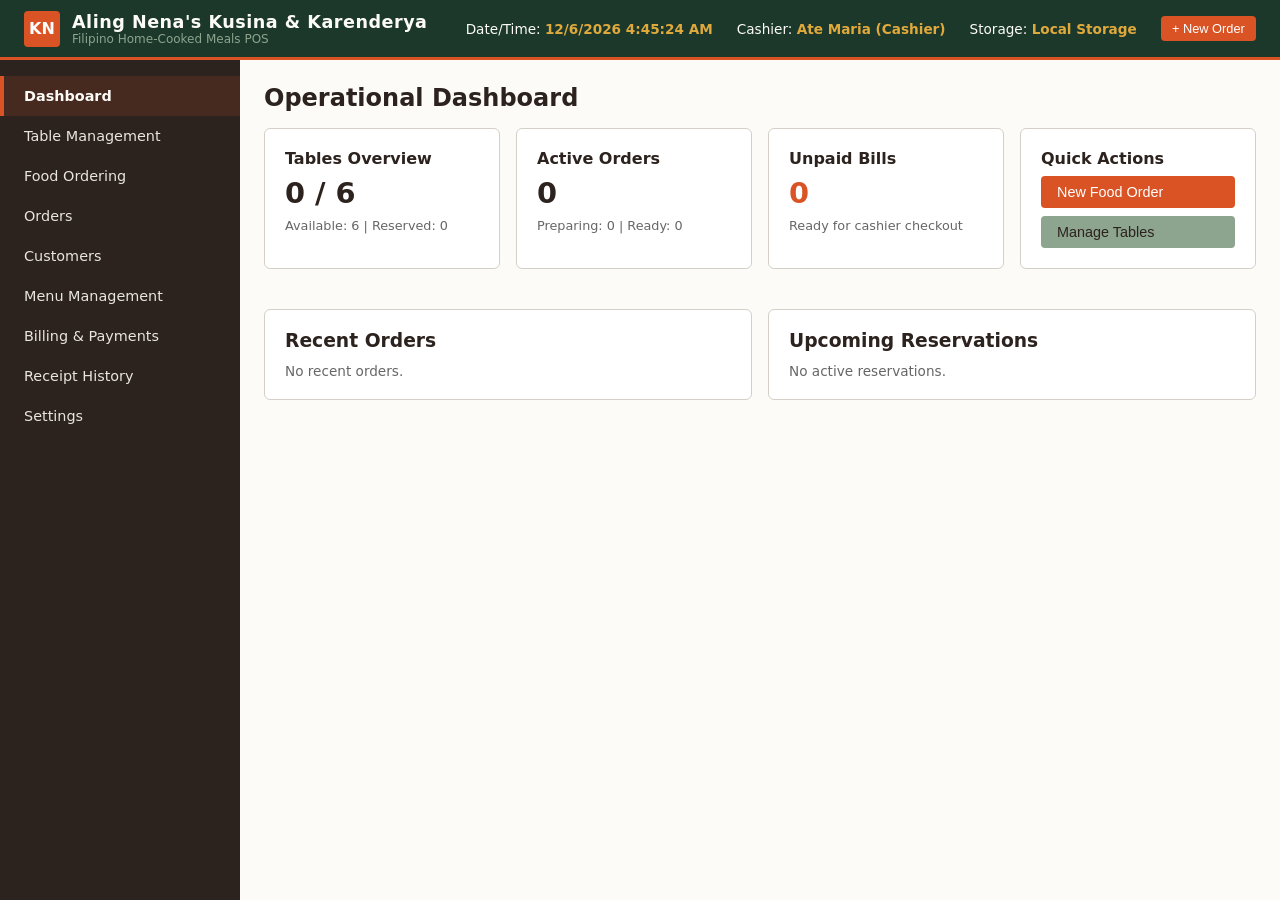
==== index.html @ d8186e1c "Add files via upload" ====
<!DOCTYPE html>
<html lang="en">
<head>
  <meta charset="UTF-8">
  <meta name="viewport" content="width=device-width, initial-scale=1.0">
  <title>Karenderya POS & Table Management System</title>
  <link rel="stylesheet" href="css/style.css">
</head>
<body>

  <!-- App Header -->
  <header class="app-header">
    <div class="brand-area">
      <div class="brand-logo">KN</div>
      <div class="brand-title">
        <h1 id="header-restaurant-name">Aling Nena's Karenderya</h1>
        <p>Filipino Home-Cooked Meals POS</p>
      </div>
    </div>
    <div class="header-meta">
      <div class="meta-item">Date/Time: <span id="header-datetime">--</span></div>
      <div class="meta-item">Cashier: <span id="header-staff-name">Ate Maria</span></div>
      <div class="meta-item">Storage: <span>Local Storage</span></div>
      <button class="btn btn-orange" id="quick-new-order-btn" style="padding: 0.3rem 0.7rem; font-size:0.8rem;">+ New Order</button>
    </div>
  </header>

  <!-- App Container -->
  <div class="app-container">
    <!-- Navigation Rail -->
    <nav class="nav-rail">
      <a href="#" class="nav-item active" data-view="dashboard">Dashboard</a>
      <a href="#" class="nav-item" data-view="tables">Table Management</a>
      <a href="#" class="nav-item" data-view="ordering">Food Ordering</a>
      <a href="#" class="nav-item" data-view="orders">Orders</a>
      <a href="#" class="nav-item" data-view="customers">Customers</a>
      <a href="#" class="nav-item" data-view="menu">Menu Management</a>
      <a href="#" class="nav-item" data-view="billing">Billing & Payments</a>
      <a href="#" class="nav-item" data-view="receipts">Receipt History</a>
      <a href="#" class="nav-item" data-view="settings">Settings</a>
    </nav>

    <!-- Main Content View -->
    <main class="main-content" id="main-view-container">
      <!-- Dynamically loaded views -->
    </main>
  </div>

  <!-- Main Entry Script -->
  <script type="module" src="js/app.js"></script>
</body>
</html>
---- css/style.css ----
:root {
  --color-forest: #1b382b;
  --color-ivory: #fcfbf7;
  --color-burnt-orange: #d95325;
  --color-mustard: #e0a93c;
  --color-sage: #8da48e;
  --color-espresso: #2c221e;
  --color-gray-warm: #e8e5df;
  --color-surface: #ffffff;
  --color-border: #d4d0c7;
  --font-mono: 'Courier New', Courier, monospace;
  --font-sans: system-ui, -apple-system, BlinkMacSystemFont, "Segoe UI", Roboto, sans-serif;
}

* {
  box-sizing: border-box;
  margin: 0;
  padding: 0;
}

body {
  font-family: var(--font-sans);
  background-color: var(--color-ivory);
  color: var(--color-espresso);
  display: flex;
  flex-direction: column;
  height: 100vh;
  overflow: hidden;
}

/* App Header */
header.app-header {
  background-color: var(--color-forest);
  color: var(--color-ivory);
  height: 60px;
  display: flex;
  align-items: center;
  justify-content: space-between;
  padding: 0 1.5rem;
  border-bottom: 3px solid var(--color-burnt-orange);
  flex-shrink: 0;
}

.brand-area {
  display: flex;
  align-items: center;
  gap: 0.75rem;
}

.brand-logo {
  background-color: var(--color-burnt-orange);
  color: white;
  width: 36px;
  height: 36px;
  display: flex;
  align-items: center;
  justify-content: center;
  font-weight: bold;
  border-radius: 4px;
}

.brand-title h1 {
  font-size: 1.1rem;
  font-weight: 700;
  letter-spacing: 0.5px;
}

.brand-title p {
  font-size: 0.75rem;
  color: var(--color-sage);
}

.header-meta {
  display: flex;
  align-items: center;
  gap: 1.5rem;
  font-size: 0.85rem;
}

.meta-item span {
  color: var(--color-mustard);
  font-weight: 600;
}

/* App Container (Navigation + Main View) */
.app-container {
  display: flex;
  flex: 1;
  overflow: hidden;
}

/* Navigation Rail */
nav.nav-rail {
  width: 240px;
  background-color: var(--color-espresso);
  color: var(--color-ivory);
  display: flex;
  flex-direction: column;
  padding: 1rem 0;
  flex-shrink: 0;
  overflow-y: auto;
}

.nav-item {
  padding: 0.75rem 1.25rem;
  color: var(--color-gray-warm);
  text-decoration: none;
  font-size: 0.9rem;
  display: flex;
  align-items: center;
  gap: 0.75rem;
  border-left: 4px solid transparent;
  transition: all 0.2s ease;
}

.nav-item:hover {
  background-color: rgba(255, 255, 255, 0.05);
  color: white;
}

.nav-item.active {
  background-color: rgba(217, 83, 37, 0.15);
  color: var(--color-ivory);
  border-left-color: var(--color-burnt-orange);
  font-weight: 600;
}

/* Main Content View */
main.main-content {
  flex: 1;
  background-color: var(--color-ivory);
  overflow-y: auto;
  padding: 1.5rem;
  position: relative;
}

/* Typography & Mono Numbers */
.mono-price, .mono-num {
  font-family: var(--font-mono);
  font-weight: 600;
}

/* Common UI Elements */
button, .btn {
  background-color: var(--color-forest);
  color: white;
  border: none;
  padding: 0.5rem 1rem;
  border-radius: 4px;
  cursor: pointer;
  font-size: 0.9rem;
  font-weight: 500;
  display: inline-flex;
  align-items: center;
  gap: 0.5rem;
  transition: opacity 0.2s;
}

button:hover, .btn:hover {
  opacity: 0.9;
}

button.btn-orange {
  background-color: var(--color-burnt-orange);
}

button.btn-secondary {
  background-color: var(--color-sage);
  color: var(--color-espresso);
}

button.btn-outline {
  background-color: transparent;
  border: 1px solid var(--color-border);
  color: var(--color-espresso);
}

button.btn-danger {
  background-color: #a93226;
}

input, select, textarea {
  width: 100%;
  padding: 0.5rem;
  border: 1px solid var(--color-border);
  border-radius: 4px;
  background-color: var(--color-surface);
  font-size: 0.9rem;
  color: var(--color-espresso);
  margin-top: 0.25rem;
  margin-bottom: 0.75rem;
}

label {
  font-size: 0.85rem;
  font-weight: 600;
  color: var(--color-espresso);
  display: block;
}

/* Tables & Cards */
.card {
  background-color: var(--color-surface);
  border: 1px solid var(--color-border);
  border-radius: 6px;
  padding: 1.25rem;
  margin-bottom: 1rem;
}

.grid-2 {
  display: grid;
  grid-template-columns: repeat(2, 1fr);
  gap: 1rem;
}

.grid-3 {
  display: grid;
  grid-template-columns: repeat(3, 1fr);
  gap: 1rem;
}

.grid-4 {
  display: grid;
  grid-template-columns: repeat(4, 1fr);
  gap: 1rem;
}

/* Floor Plan / Table Tiles */
.table-grid {
  display: grid;
  grid-template-columns: repeat(auto-fill, minmax(220px, 1fr));
  gap: 1rem;
  margin-top: 1rem;
}

.table-tile {
  background-color: var(--color-surface);
  border: 2px solid var(--color-border);
  border-radius: 8px;
  padding: 1rem;
  cursor: pointer;
  position: relative;
  transition: transform 0.1s, box-shadow 0.1s;
}

.table-tile:hover {
  transform: translateY(-2px);
  box-shadow: 0 4px 12px rgba(0,0,0,0.08);
}

.table-tile.available {
  border-left: 6px solid var(--color-sage);
}

.table-tile.occupied {
  border-left: 6px solid var(--color-burnt-orange);
  background-color: #fff9f6;
}

.table-tile.reserved {
  border-left: 6px solid var(--color-mustard);
  background-color: #fdfae7;
}

.table-header-row {
  display: flex;
  justify-content: space-between;
  align-items: center;
  margin-bottom: 0.5rem;
}

.table-num {
  font-size: 1.25rem;
  font-weight: bold;
}

.table-status-badge {
  font-size: 0.7rem;
  padding: 0.2rem 0.5rem;
  border-radius: 10px;
  font-weight: bold;
  text-transform: uppercase;
}

.table-tile.available .table-status-badge { background: var(--color-sage); color: white; }
.table-tile.occupied .table-status-badge { background: var(--color-burnt-orange); color: white; }
.table-tile.reserved .table-status-badge { background: var(--color-mustard); color: var(--color-espresso); }

/* Food POS Layout */
.pos-layout {
  display: grid;
  grid-template-columns: 220px 1fr 360px;
  gap: 1rem;
  height: calc(100vh - 120px);
}

.pos-categories {
  background: var(--color-surface);
  border: 1px solid var(--color-border);
  border-radius: 6px;
  padding: 1rem;
  overflow-y: auto;
}

.pos-menu-grid {
  background: var(--color-surface);
  border: 1px solid var(--color-border);
  border-radius: 6px;
  padding: 1rem;
  overflow-y: auto;
  display: grid;
  grid-template-columns: repeat(auto-fill, minmax(160px, 1fr));
  gap: 0.75rem;
  align-content: start;
}

.menu-tile {
  background: var(--color-ivory);
  border: 1px solid var(--color-border);
  border-radius: 6px;
  padding: 0.75rem;
  cursor: pointer;
  display: flex;
  flex-direction: column;
  justify-content: space-between;
  transition: all 0.2s;
}

.menu-tile:hover {
  border-color: var(--color-burnt-orange);
}

.menu-tile.unavailable {
  opacity: 0.5;
  cursor: not-allowed;
}

.order-ticket {
  background: var(--color-surface);
  border: 1px solid var(--color-border);
  border-radius: 6px;
  padding: 1rem;
  display: flex;
  flex-direction: column;
  height: 100%;
}

.ticket-items {
  flex: 1;
  overflow-y: auto;
  margin: 0.75rem 0;
  border-top: 1px solid var(--color-border);
  border-bottom: 1px solid var(--color-border);
  padding: 0.5rem 0;
}

.ticket-item-row {
  display: flex;
  justify-content: space-between;
  align-items: center;
  padding: 0.4rem 0;
  font-size: 0.85rem;
  border-bottom: 1px dashed var(--color-gray-warm);
}

/* Modals */
.modal-overlay {
  position: fixed;
  top: 0; left: 0; right: 0; bottom: 0;
  background: rgba(0,0,0,0.5);
  display: flex;
  align-items: center;
  justify-content: center;
  z-index: 1000;
}

.modal-content {
  background: var(--color-surface);
  border-radius: 8px;
  width: 90%;
  max-width: 600px;
  max-height: 90vh;
  overflow-y: auto;
  padding: 1.5rem;
  box-shadow: 0 10px 25px rgba(0,0,0,0.2);
}

.modal-header {
  display: flex;
  justify-content: space-between;
  align-items: center;
  border-bottom: 1px solid var(--color-border);
  padding-bottom: 0.75rem;
  margin-bottom: 1rem;
}

.modal-close {
  background: none;
  border: none;
  font-size: 1.25rem;
  cursor: pointer;
  color: var(--color-espresso);
}

/* Toast Notifications */
#toast-container {
  position: fixed;
  bottom: 20px;
  right: 20px;
  z-index: 2000;
  display: flex;
  flex-direction: column;
  gap: 0.5rem;
}

.toast {
  background: var(--color-espresso);
  color: var(--color-ivory);
  padding: 0.75rem 1.25rem;
  border-radius: 4px;
  font-size: 0.85rem;
  box-shadow: 0 4px 12px rgba(0,0,0,0.15);
  border-left: 4px solid var(--color-burnt-orange);
  animation: fadeInOut 3s forwards;
}

@keyframes fadeInOut {
  0% { opacity: 0; transform: translateY(10px); }
  15% { opacity: 1; transform: translateY(0); }
  85% { opacity: 1; transform: translateY(0); }
  100% { opacity: 0; transform: translateY(-10px); }
}

/* Tables and Data Lists */
table.data-table {
  width: 100%;
  border-collapse: collapse;
  margin-top: 1rem;
  background: var(--color-surface);
}

table.data-table th, table.data-table td {
  padding: 0.75rem;
  border: 1px solid var(--color-border);
  text-align: left;
  font-size: 0.9rem;
}

table.data-table th {
  background-color: var(--color-ivory);
  font-weight: 600;
}

/* Print Styles */
@media print {
  body * {
    visibility: hidden;
  }
  .printable-receipt, .printable-receipt * {
    visibility: visible;
  }
  .printable-receipt {
    position: absolute;
    left: 0;
    top: 0;
    width: 100%;
    background: white;
    padding: 20px;
  }
}
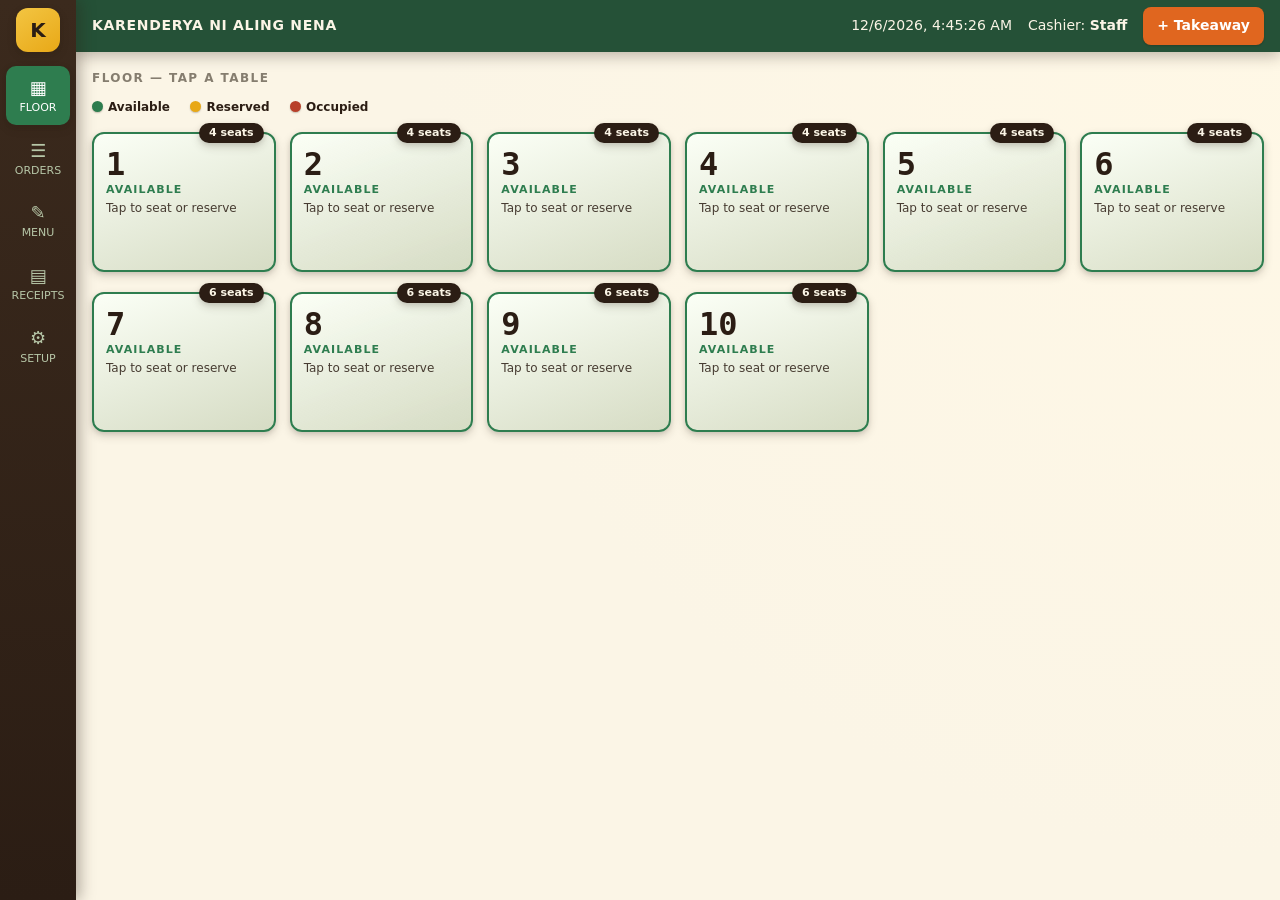
==== commit 6fe8aeac: "Add files via upload" ====
--- a/index.html
+++ b/index.html
@@ -1,52 +1,100 @@
-<!DOCTYPE html>
-<html lang="en">
-<head>
-  <meta charset="UTF-8">
-  <meta name="viewport" content="width=device-width, initial-scale=1.0">
-  <title>Karenderya POS & Table Management System</title>
-  <link rel="stylesheet" href="css/style.css">
-</head>
-<body>
-
-  <!-- App Header -->
-  <header class="app-header">
-    <div class="brand-area">
-      <div class="brand-logo">KN</div>
-      <div class="brand-title">
-        <h1 id="header-restaurant-name">Aling Nena's Karenderya</h1>
-        <p>Filipino Home-Cooked Meals POS</p>
-      </div>
-    </div>
-    <div class="header-meta">
-      <div class="meta-item">Date/Time: <span id="header-datetime">--</span></div>
-      <div class="meta-item">Cashier: <span id="header-staff-name">Ate Maria</span></div>
-      <div class="meta-item">Storage: <span>Local Storage</span></div>
-      <button class="btn btn-orange" id="quick-new-order-btn" style="padding: 0.3rem 0.7rem; font-size:0.8rem;">+ New Order</button>
-    </div>
-  </header>
-
-  <!-- App Container -->
-  <div class="app-container">
-    <!-- Navigation Rail -->
-    <nav class="nav-rail">
-      <a href="#" class="nav-item active" data-view="dashboard">Dashboard</a>
-      <a href="#" class="nav-item" data-view="tables">Table Management</a>
-      <a href="#" class="nav-item" data-view="ordering">Food Ordering</a>
-      <a href="#" class="nav-item" data-view="orders">Orders</a>
-      <a href="#" class="nav-item" data-view="customers">Customers</a>
-      <a href="#" class="nav-item" data-view="menu">Menu Management</a>
-      <a href="#" class="nav-item" data-view="billing">Billing & Payments</a>
-      <a href="#" class="nav-item" data-view="receipts">Receipt History</a>
-      <a href="#" class="nav-item" data-view="settings">Settings</a>
-    </nav>
-
-    <!-- Main Content View -->
-    <main class="main-content" id="main-view-container">
-      <!-- Dynamically loaded views -->
-    </main>
-  </div>
-
-  <!-- Main Entry Script -->
-  <script type="module" src="js/app.js"></script>
-</body>
+<!DOCTYPE html>
+<html>
+<head>
+  <meta charset="utf-8">
+  <meta name="viewport" content="width=device-width,initial-scale=1">
+  <title>Karenderya POS - Floor</title>
+  <link rel="stylesheet" href="style.css">
+</head>
+<body>
+  <section id="app">
+    <nav id="side-menu">
+      <strong class="logo">K</strong>
+      <a id="link-floor" href="index.html" class="active"><span>▦</span>Floor</a>
+      <a id="link-orders" href="orders.html"><span>☰</span>Orders</a>
+      <a id="link-menu" href="menu.html"><span>✎</span>Menu</a>
+      <a id="link-receipts" href="receipts.html"><span>▤</span>Receipts</a>
+      <a id="link-settings" href="settings.html"><span>⚙</span>Setup</a>
+    </nav>
+    <header id="top-bar">
+      <strong id="shop-name"></strong>
+      <span id="date-time"></span>
+      <span>Cashier: <b id="cashier-name"></b></span>
+      <button onclick="newTakeaway()">+ Takeaway</button>
+    </header>
+    <main id="floor">
+      <h2>Floor — tap a table</h2>
+      <p class="key">
+        <b class="k-free">Available</b>
+        <b class="k-reserved">Reserved</b>
+        <b class="k-taken">Occupied</b>
+      </p>
+      <section id="table-board" class="table-board"></section>
+      <section id="takeaway-area" hidden>
+        <h2>Open takeaway</h2>
+        <section id="takeaway-board" class="table-board"></section>
+      </section>
+      <section id="reservation-area" hidden>
+        <h2>Reservations</h2>
+        <table class="list">
+          <thead><tr><th>Table</th><th>Name</th><th>Guests</th><th>When</th><th></th></tr></thead>
+          <tbody id="reservation-rows"></tbody>
+        </table>
+      </section>
+    </main>
+
+    <!-- pop-up box: seat / reserve / reserved table -->
+    <section id="table-box" hidden onclick="closeBox()">
+      <section id="box-panel" onclick="event.stopPropagation()">
+        <h1 id="box-title"></h1>
+        <p id="box-info" class="muted"></p>
+        <hr>
+
+        <section id="box-free">
+          <p id="box-tabs" class="buttons">
+            <button id="tab-seat" class="light-button tab" onclick="showTab('seat')">Seat now</button>
+            <button id="tab-reserve" class="light-button tab" onclick="showTab('reserve')">Reserve</button>
+          </p>
+          <p>Customer name</p>
+          <input id="box-name" placeholder="e.g. Maria Santos (leave blank for walk-in)">
+          <section id="guests-area">
+            <p>Guests</p>
+            <input id="box-guests" type="number" min="1" placeholder="How many people?">
+          </section>
+          <section id="when-area">
+            <p id="when-label">Date and time</p>
+            <input id="box-when" type="datetime-local" oninput="showWhen()">
+            <p class="quick">
+              <button id="quick-now" class="light-button" onclick="quickTime('now')" hidden>Now</button>
+              <button id="quick-30" class="light-button" onclick="quickTime('min30')" hidden>In 30 min</button>
+              <button class="light-button" onclick="quickTime('hour1')">In 1 hour</button>
+              <button class="light-button" onclick="quickTime('hour2')">In 2 hours</button>
+              <button class="light-button" onclick="quickTime('today6')">Today 6 PM</button>
+              <button class="light-button" onclick="quickTime('tom12')">Tomorrow 12 PM</button>
+              <button class="light-button" onclick="quickTime('tom6')">Tomorrow 6 PM</button>
+            </p>
+            <p id="when-preview"></p>
+          </section>
+          <p id="box-error" class="error"></p>
+          <p class="buttons">
+            <button class="light-button" onclick="closeBox()">Close</button>
+            <button id="box-save" class="red-button" onclick="saveBox()">Seat customer</button>
+          </p>
+        </section>
+
+        <section id="box-reserved" hidden>
+          <p class="buttons"><button class="red-button" onclick="seatReserved()">Customer arrived — seat now</button></p>
+          <p class="buttons">
+            <button class="light-button" onclick="editFromBox()">Edit</button>
+            <button class="danger-button" onclick="cancelFromBox()">Cancel reservation</button>
+          </p>
+          <p class="buttons"><button class="light-button" onclick="closeBox()">Close</button></p>
+        </section>
+      </section>
+    </section>
+  </section>
+  <script src="js/common.js"></script>
+  <script src="js/floor.js"></script>
+  <script>loadData();</script>
+</body>
 </html>
--- a/style.css
+++ b/style.css
@@ -0,0 +1,152 @@
+/* COLOR PSYCHOLOGY
+   brown  = warm, earthy, trustworthy (sidebar, text)
+   green  = fresh, "go" (available table, confirm, paid)
+   orange = appetite + action (main buttons, prices)
+   red    = busy / stop (occupied table)
+   amber  = attention, special (reserved table, discount)
+   cream  = clean, calm background                         */
+:root{
+  --brown:#2b1d14;--brown2:#3b2a1d;
+  --green:#2e7d4f;--green-dark:#1d4a30;
+  --orange:#e0661f;--red:#b8402a;--amber:#e8a817;
+  --cream:#fbf5e6;--paper:#fffdf6;--sand:#eee4cc;--sage:#b7c7a8;--gray:#857d6f;--line:#dccfae;
+  /* elevation: bigger number = higher above the page */
+  --shadow-1:0 1px 2px rgba(43,29,20,.16),0 1px 1px rgba(43,29,20,.1);
+  --shadow-2:0 4px 10px rgba(43,29,20,.16),0 2px 4px rgba(43,29,20,.1);
+  --shadow-3:0 12px 26px rgba(43,29,20,.22),0 4px 8px rgba(43,29,20,.12);
+  --shadow-4:0 28px 60px rgba(43,29,20,.4),0 8px 16px rgba(43,29,20,.2);
+  --mono:ui-monospace,Consolas,monospace;--sans:"Segoe UI",system-ui,sans-serif;
+}
+*{box-sizing:border-box;margin:0}
+html,body{height:100%}
+body{font:14px/1.4 var(--sans);background:radial-gradient(circle at top right,#fff8e6,var(--cream) 55%);color:var(--brown)}
+button,input{font:inherit;color:inherit}
+
+/* buttons */
+button{cursor:pointer;background:var(--green);color:#fff;border:0;border-radius:8px;padding:9px 14px;font-weight:600;box-shadow:var(--shadow-1);transition:transform .12s,box-shadow .12s,filter .12s}
+button:hover{transform:translateY(-1px);box-shadow:var(--shadow-2);filter:brightness(1.07)}
+button:active{transform:translateY(0);box-shadow:none}
+button:disabled{opacity:.4;cursor:not-allowed;transform:none;box-shadow:none}
+.red-button{background:var(--orange)}
+.danger-button{background:var(--red)}
+.gold-button{background:var(--amber);color:var(--brown)}
+.light-button{background:var(--paper);color:var(--brown);border:1px solid var(--line)}
+.small{padding:3px 9px;font-size:12px}
+.tab.active{background:var(--green);color:#fff;border-color:var(--green)}
+
+/* inputs */
+input{padding:10px;border:1px solid var(--line);border-radius:8px;background:#fff;width:100%;margin:4px 0 8px;box-shadow:inset 0 1px 2px rgba(43,29,20,.08)}
+input:focus{outline:none;border-color:var(--orange);box-shadow:0 0 0 3px rgba(224,102,31,.25)}
+input::placeholder{color:rgba(43,29,20,.45);font-style:italic}
+
+h1{font-size:22px;margin-bottom:4px}
+h2{font-size:12px;letter-spacing:.12em;text-transform:uppercase;color:var(--gray);margin:0 0 10px}
+h3{font-size:11px;letter-spacing:.1em;text-transform:uppercase;color:var(--gray);margin:10px 0 4px}
+hr{border:0;border-top:1px dashed var(--line);margin:10px 0}
+.price,.mono,td:last-child{font-family:var(--mono)}
+.muted{color:var(--gray)}
+.error{color:var(--red);font-weight:600;min-height:20px}
+[hidden]{display:none!important}
+
+/* page frame: sidebar and top bar float above the content */
+#app{display:grid;grid-template-columns:76px 1fr;grid-template-rows:52px 1fr;height:100vh}
+#side-menu{grid-row:1/3;position:relative;z-index:3;background:linear-gradient(180deg,var(--brown2),var(--brown));display:flex;flex-direction:column;align-items:center;padding:8px 0;gap:4px;box-shadow:4px 0 14px rgba(43,29,20,.35)}
+#side-menu .logo{width:44px;height:44px;border-radius:12px;background:linear-gradient(145deg,#f3c542,var(--amber));color:var(--brown);display:grid;place-items:center;font-size:20px;margin-bottom:10px;box-shadow:var(--shadow-2)}
+#side-menu a{width:64px;padding:9px 0;text-align:center;color:var(--sage);text-decoration:none;font-size:11px;text-transform:uppercase;border-radius:10px;transition:background .15s}
+#side-menu a:hover{background:rgba(255,255,255,.08)}
+#side-menu a span{display:block;font-size:18px}
+#side-menu a.active{background:var(--green);color:#fff;box-shadow:var(--shadow-2)}
+#top-bar{position:relative;z-index:2;display:flex;align-items:center;gap:16px;background:rgba(29,74,48,.96);color:var(--cream);padding:0 16px;box-shadow:0 4px 14px rgba(43,29,20,.3)}
+#top-bar strong{flex:1;letter-spacing:.05em}
+#top-bar button{background:var(--orange)}
+main{position:relative;z-index:1;overflow:auto;padding:18px 16px}
+
+/* floor: color key */
+.key{margin-bottom:4px}
+.key b{display:inline-block;margin-right:16px;font-size:12px}
+.key b::before{content:'';display:inline-block;width:11px;height:11px;border-radius:50%;margin-right:5px;vertical-align:-1px;background:var(--c);box-shadow:var(--shadow-1)}
+.k-free{--c:var(--green)}.k-reserved{--c:var(--amber)}.k-taken{--c:var(--red)}
+
+/* floor: tables (the seat badge overlaps the top edge) */
+.table-board{display:grid;grid-template-columns:repeat(auto-fill,minmax(160px,1fr));gap:20px 14px;margin:6px 0 14px;padding-top:10px}
+.table-tile{position:relative;height:140px;text-align:left;border-radius:12px;border:2px solid var(--line);color:var(--brown);padding:14px 12px 12px;display:flex;flex-direction:column;gap:2px;font-weight:400;box-shadow:var(--shadow-2)}
+.table-tile:hover{transform:translateY(-3px);box-shadow:var(--shadow-3)}
+.table-tile small{display:block;font-size:12px;opacity:.85}
+.table-number{font:800 32px/1 var(--mono)}
+.state{font-size:11px;letter-spacing:.1em;text-transform:uppercase}
+.seat-badge{position:absolute;top:-11px;right:10px;background:var(--brown);color:var(--cream);padding:2px 10px;border-radius:999px;font-size:11px;box-shadow:var(--shadow-2)}
+.bill-amount{position:absolute;right:10px;bottom:9px;font:700 14px var(--mono);background:rgba(43,29,20,.08);padding:2px 8px;border-radius:6px}
+.table-tile.free{background:linear-gradient(160deg,#fbfff6,rgba(183,199,168,.55));border-color:var(--green)}
+.table-tile.free .state{color:var(--green)}
+.table-tile.taken{background:linear-gradient(160deg,#cb5640,#9c3524);border-color:#8a2c1c;color:#fff}
+.table-tile.taken .state{color:#ffd9a0}
+.table-tile.taken .bill-amount{background:rgba(255,255,255,.2)}
+.table-tile.reserved{background:linear-gradient(160deg,#fff3c4,#f6d56e);border-color:var(--amber)}
+.table-tile.reserved .state{color:#8a5d00}
+
+/* pop-up box: dark see-through backdrop + raised panel */
+#table-box{position:fixed;inset:0;z-index:20;background:rgba(43,29,20,.55);backdrop-filter:blur(3px);display:grid;place-items:center;padding:16px}
+#box-panel{width:100%;max-width:430px;max-height:92vh;overflow:auto;background:var(--paper);border-radius:14px;border-top:6px solid var(--amber);padding:18px;box-shadow:var(--shadow-4)}
+#box-panel .buttons button{padding:10px}
+.quick{display:flex;flex-wrap:wrap;gap:6px;margin:2px 0 8px}
+.quick button{padding:5px 10px;font-size:12px}
+#when-preview{font-weight:700;color:var(--green);min-height:20px}
+
+/* order page */
+#order{display:grid;grid-template-columns:150px 1fr 340px;gap:14px;height:100%}
+#order>*{min-height:0;overflow:auto}
+#category-list button{display:block;width:100%;text-align:left;margin-bottom:5px;background:var(--sand);color:var(--brown);border-radius:0 8px 8px 0;border-left:4px solid transparent}
+#category-list button.active{background:var(--green);color:#fff;border-left-color:var(--orange)}
+#food-area{padding:2px 4px 10px}
+#search-box{position:sticky;top:0;z-index:5;box-shadow:var(--shadow-2);margin:0 0 12px}
+.food-grid{display:grid;grid-template-columns:repeat(auto-fill,minmax(130px,1fr));gap:12px}
+.food-card{position:relative;border:1px solid var(--line);background:var(--paper);color:var(--brown);border-radius:10px;padding:0 0 8px;text-align:left;display:flex;flex-direction:column;gap:3px;overflow:hidden;font-weight:400;box-shadow:var(--shadow-1)}
+.food-card:hover{transform:translateY(-3px);box-shadow:var(--shadow-3)}
+.food-card strong{padding:14px 8px 0;font-size:13px}
+.food-card .price{position:absolute;top:56px;right:8px;background:var(--orange);color:#fff;padding:2px 9px;border-radius:999px;font-size:12px;font-weight:700;box-shadow:var(--shadow-2)}
+.food-picture{position:relative;height:70px;background:linear-gradient(145deg,var(--sage),#9fb48f);color:var(--green-dark);font:800 26px var(--mono);display:grid;place-items:center}
+.food-picture img{position:absolute;inset:0;width:100%;height:100%;object-fit:cover}
+.food-card.unavailable{opacity:.45;filter:grayscale(.6);text-decoration:line-through}
+#ticket{background:var(--paper);border:1px solid var(--line);border-top:6px solid var(--amber);border-radius:6px;display:flex;flex-direction:column;overflow:hidden;box-shadow:var(--shadow-3)}
+#ticket>header{padding:10px 12px;background:rgba(238,228,204,.7);border-bottom:1px dashed var(--gray)}
+#ticket>section{flex:1;overflow:auto;padding:4px 12px}
+#ticket>footer{padding:10px 12px;border-top:1px dashed var(--gray);display:grid;gap:6px;background:rgba(238,228,204,.35)}
+#ticket ul{list-style:none;padding:0}
+#ticket li{padding:6px 0;border-bottom:1px dotted var(--line)}
+#ticket li .price{float:right}
+.big-total{display:flex;justify-content:space-between;font-size:18px;font-weight:800}
+
+/* paper sheets (bill, setup, receipt): a second sheet peeks out underneath */
+.paper{position:relative;max-width:560px;margin:6px auto 14px;background:var(--paper);border:1px solid var(--line);border-radius:10px;padding:18px;box-shadow:6px 6px 0 -2px rgba(255,253,246,.85),6px 6px 0 -1px var(--line),var(--shadow-3)}
+.paper h2{margin-top:16px}.paper h2:first-child{margin-top:0}
+.paper ul{list-style:none;padding:0}
+.box{background:rgba(238,228,204,.45);border:1px solid var(--line);border-radius:10px;padding:12px;margin-top:12px;box-shadow:inset 0 1px 3px rgba(43,29,20,.1)}
+.buttons{display:flex;gap:8px;margin-top:10px}.buttons button{flex:1}
+
+/* discount tags: amber = special, soft green = normal */
+.tag-yes,.tag-none{display:block;padding:8px 12px;border-radius:8px;font-weight:800;letter-spacing:.04em;margin-bottom:8px}
+.tag-yes{background:rgba(232,168,23,.22);border:1px solid var(--amber);color:#7a5200}
+.tag-none{background:rgba(46,125,79,.1);border:1px solid rgba(46,125,79,.4);color:var(--green)}
+
+/* tables */
+table.list,table.totals{width:100%;border-collapse:collapse;background:rgba(255,250,240,.9);box-shadow:var(--shadow-1)}
+.list th{font-size:11px;text-align:left;letter-spacing:.08em;text-transform:uppercase;color:var(--gray);padding:8px;border-bottom:2px solid var(--line)}
+.list td,.totals td{padding:8px;border-bottom:1px solid var(--line);vertical-align:top}
+.totals td:last-child,.list td.right{text-align:right}
+.status{font-size:11px;padding:2px 8px;border-radius:10px;background:rgba(43,29,20,.1);font-weight:700}
+.status.pending{background:rgba(232,168,23,.4)}
+.status.preparing{background:var(--orange);color:#fff}
+.status.ready{background:var(--green);color:#fff}
+.status.served,.status.completed{background:rgba(183,199,168,.8)}
+.status.canceled{background:rgba(0,0,0,.08);color:var(--gray)}
+
+/* receipt */
+#receipt-paper{font:12px/1.4 var(--mono);background:#fff;color:#000;padding:12px;width:300px;margin:0 auto;box-shadow:var(--shadow-2)}
+#receipt-paper header,#receipt-paper footer{text-align:center;display:block;padding:4px 0}
+#receipt-paper table{width:100%;border-collapse:collapse;border-top:1px dashed #000}
+#receipt-paper td{padding:1px 0}#receipt-paper td:last-child{text-align:right}
+#r-discount-status{text-align:center;font-weight:700;padding:3px 0;border-top:1px dashed #000}
+
+@media print{#side-menu,#top-bar,.no-print{display:none!important}#app{display:block;height:auto}main{padding:0}.paper{border:0;box-shadow:none}#receipt-paper{box-shadow:none;width:72mm}}
+@media(max-width:900px){#order{grid-template-columns:1fr;height:auto}#category-list{display:flex;gap:4px;overflow:auto}#category-list button{width:auto;white-space:nowrap}}
+@media(max-width:600px){#app{grid-template-columns:1fr;grid-template-rows:52px 1fr 60px}#side-menu{grid-row:3;flex-direction:row;justify-content:space-around;padding:0}#side-menu .logo{display:none}}
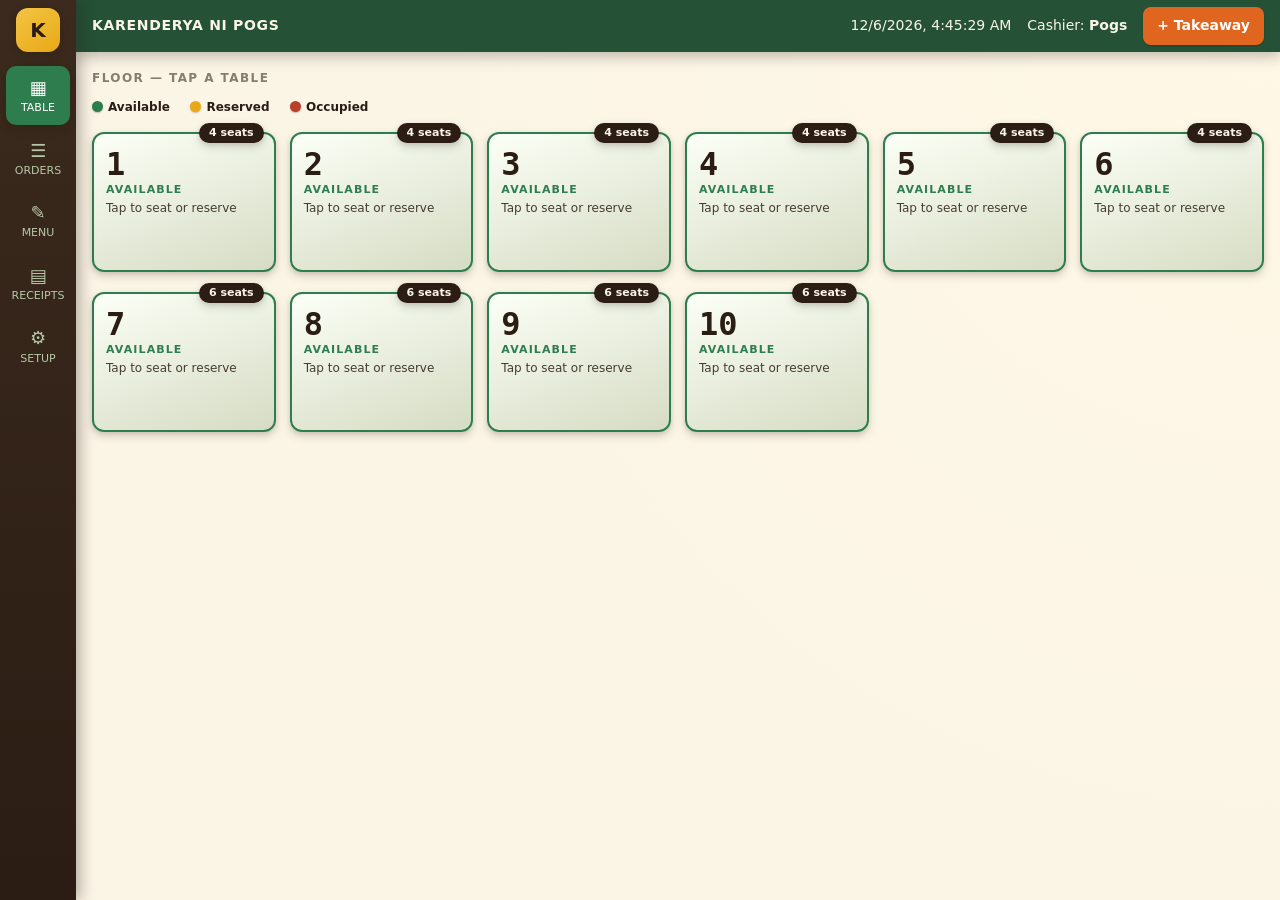
==== commit 2b4c432f: "Update index.html" ====
--- a/index.html
+++ b/index.html
@@ -10,7 +10,7 @@
   <section id="app">
     <nav id="side-menu">
       <strong class="logo">K</strong>
-      <a id="link-floor" href="index.html" class="active"><span>▦</span>Floor</a>
+      <a id="link-floor" href="index.html" class="active"><span>▦</span>Table</a>
       <a id="link-orders" href="orders.html"><span>☰</span>Orders</a>
       <a id="link-menu" href="menu.html"><span>✎</span>Menu</a>
       <a id="link-receipts" href="receipts.html"><span>▤</span>Receipts</a>
@@ -97,4 +97,4 @@
   <script src="js/floor.js"></script>
   <script>loadData();</script>
 </body>
-</html>+</html>
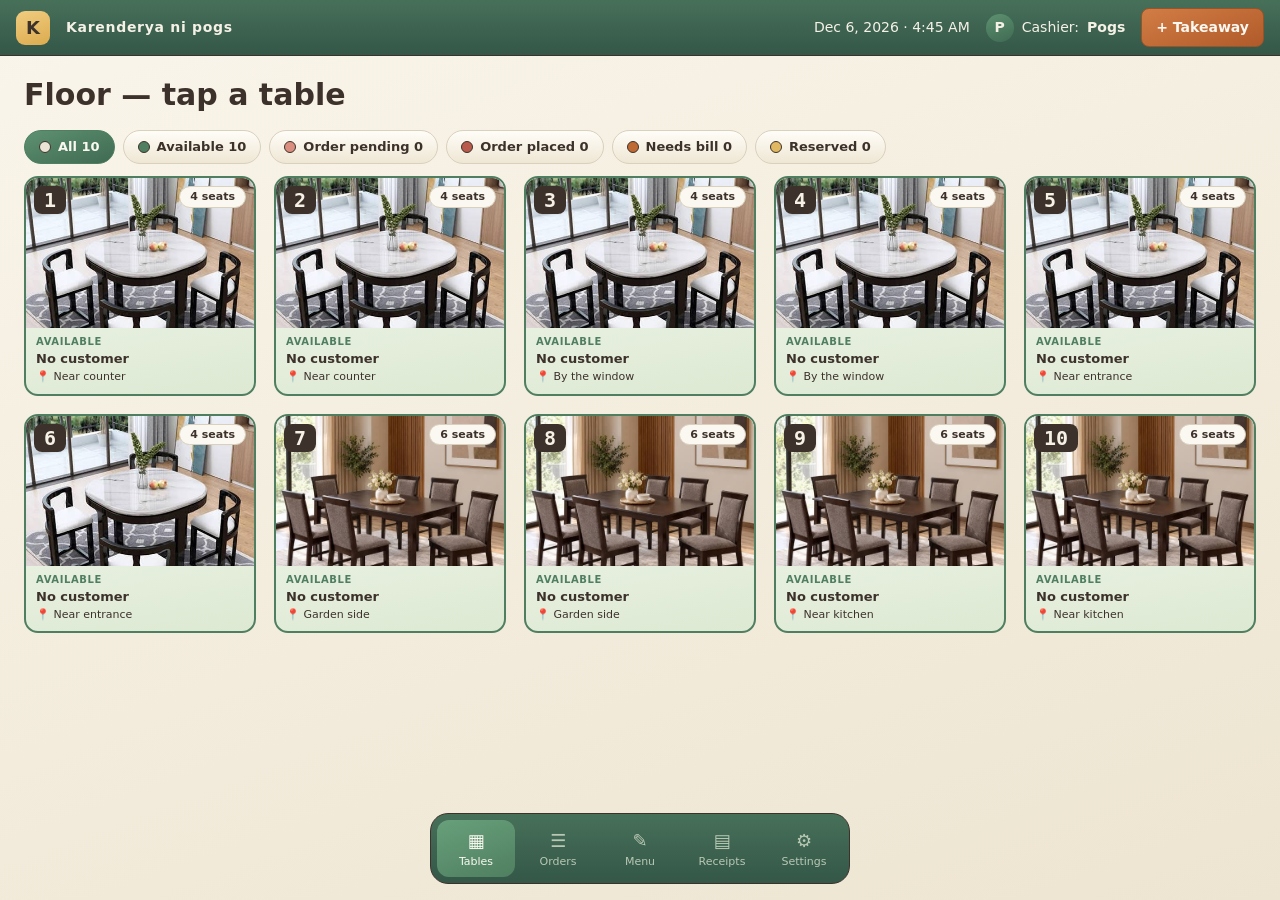
==== commit 5b00579c: "Add files via upload" ====
--- a/index.html
+++ b/index.html
@@ -9,26 +9,22 @@
 <body>
   <section id="app">
     <nav id="side-menu">
-      <strong class="logo">K</strong>
-      <a id="link-floor" href="index.html" class="active"><span>▦</span>Table</a>
+      <a id="link-floor" href="index.html" class="active"><span>▦</span>Tables</a>
       <a id="link-orders" href="orders.html"><span>☰</span>Orders</a>
       <a id="link-menu" href="menu.html"><span>✎</span>Menu</a>
       <a id="link-receipts" href="receipts.html"><span>▤</span>Receipts</a>
-      <a id="link-settings" href="settings.html"><span>⚙</span>Setup</a>
+      <a id="link-settings" href="settings.html"><span>⚙</span>Settings</a>
     </nav>
     <header id="top-bar">
+      <strong class="logo">K</strong>
       <strong id="shop-name"></strong>
       <span id="date-time"></span>
-      <span>Cashier: <b id="cashier-name"></b></span>
+      <span class="cashier"><i id="avatar"></i>Cashier: <b id="cashier-name"></b></span>
       <button onclick="newTakeaway()">+ Takeaway</button>
     </header>
     <main id="floor">
       <h2>Floor — tap a table</h2>
-      <p class="key">
-        <b class="k-free">Available</b>
-        <b class="k-reserved">Reserved</b>
-        <b class="k-taken">Occupied</b>
-      </p>
+      <p id="filter-bar" class="filters"></p>
       <section id="table-board" class="table-board"></section>
       <section id="takeaway-area" hidden>
         <h2>Open takeaway</h2>
@@ -97,4 +93,4 @@
   <script src="js/floor.js"></script>
   <script>loadData();</script>
 </body>
-</html>
+</html>
--- a/style.css
+++ b/style.css
@@ -1,46 +1,49 @@
-/* COLOR PSYCHOLOGY
-   brown  = warm, earthy, trustworthy (sidebar, text)
-   green  = fresh, "go" (available table, confirm, paid)
-   orange = appetite + action (main buttons, prices)
+/* COLOR MEANING (soft colors, easy on the eyes)
+   brown  = warm, trustworthy (text)
+   green  = fresh, "go" (available table, confirm, paid, top bar, menu dock)
+   orange = appetite + action (main buttons)
    red    = busy / stop (occupied table)
-   amber  = attention, special (reserved table, discount)
-   cream  = clean, calm background                         */
+   amber  = attention, special (reserved table, discount, price tags)
+   cream  = calm background
+   Gradients: each color fades slowly from a lighter shade to a darker one. */
 :root{
-  --brown:#2b1d14;--brown2:#3b2a1d;
-  --green:#2e7d4f;--green-dark:#1d4a30;
-  --orange:#e0661f;--red:#b8402a;--amber:#e8a817;
-  --cream:#fbf5e6;--paper:#fffdf6;--sand:#eee4cc;--sage:#b7c7a8;--gray:#857d6f;--line:#dccfae;
-  /* elevation: bigger number = higher above the page */
-  --shadow-1:0 1px 2px rgba(43,29,20,.16),0 1px 1px rgba(43,29,20,.1);
-  --shadow-2:0 4px 10px rgba(43,29,20,.16),0 2px 4px rgba(43,29,20,.1);
-  --shadow-3:0 12px 26px rgba(43,29,20,.22),0 4px 8px rgba(43,29,20,.12);
-  --shadow-4:0 28px 60px rgba(43,29,20,.4),0 8px 16px rgba(43,29,20,.2);
+  --brown:#3d322b;--brown2:#4a3e35;
+  --green:#4f7f60;--green-dark:#3b5f4a;
+  --orange:#bf6a33;--red:#b85a4c;--amber:#e0b862;
+  --cream:#f6f1e7;--paper:#fbf8f1;--sand:#ebe4d4;--sage:#b9c8b4;--gray:#7a7266;--line:#d9d0bd;
+  --g-green:linear-gradient(160deg,#5d9170,#3f6a52);
+  --g-dark:linear-gradient(180deg,#477059,#345748);
+  --g-orange:linear-gradient(160deg,#d27d45,#b05a2a);
+  --g-red:linear-gradient(160deg,#cd7364,#a84e41);
+  --g-amber:linear-gradient(160deg,#f0cd80,#dcab4e);
+  --g-sage:linear-gradient(160deg,#cbd8c4,#a9bd9f);
+  --g-paper:linear-gradient(180deg,#fffdf8,#f6f0e1);
   --mono:ui-monospace,Consolas,monospace;--sans:"Segoe UI",system-ui,sans-serif;
 }
 *{box-sizing:border-box;margin:0}
 html,body{height:100%}
-body{font:14px/1.4 var(--sans);background:radial-gradient(circle at top right,#fff8e6,var(--cream) 55%);color:var(--brown)}
+body{font:14px/1.4 var(--sans);background:linear-gradient(160deg,#faf5eb,#ede5d1) fixed;color:var(--brown)}
 button,input{font:inherit;color:inherit}
 
 /* buttons */
-button{cursor:pointer;background:var(--green);color:#fff;border:0;border-radius:8px;padding:9px 14px;font-weight:600;box-shadow:var(--shadow-1);transition:transform .12s,box-shadow .12s,filter .12s}
-button:hover{transform:translateY(-1px);box-shadow:var(--shadow-2);filter:brightness(1.07)}
-button:active{transform:translateY(0);box-shadow:none}
-button:disabled{opacity:.4;cursor:not-allowed;transform:none;box-shadow:none}
-.red-button{background:var(--orange)}
-.danger-button{background:var(--red)}
-.gold-button{background:var(--amber);color:var(--brown)}
-.light-button{background:var(--paper);color:var(--brown);border:1px solid var(--line)}
+button{cursor:pointer;font-family:var(--sans);background:var(--g-green);color:var(--paper);border:1px solid var(--green-dark);border-radius:8px;padding:9px 14px;font-weight:600}
+button:hover{filter:brightness(1.07)}
+button:disabled{background:var(--sand);color:var(--gray);border-color:var(--line);cursor:not-allowed}
+.red-button{background:var(--g-orange);border-color:#9a5326}
+.danger-button{background:var(--g-red);border-color:#96493e}
+.gold-button{background:var(--g-amber);color:var(--brown);border-color:#b8913a}
+.light-button{background:linear-gradient(180deg,#fffdf8,#efe7d4);color:var(--brown);border:1px solid var(--line)}
 .small{padding:3px 9px;font-size:12px}
-.tab.active{background:var(--green);color:#fff;border-color:var(--green)}
+.tab.active{background:var(--g-green);color:var(--paper);border-color:var(--green)}
 
 /* inputs */
-input{padding:10px;border:1px solid var(--line);border-radius:8px;background:#fff;width:100%;margin:4px 0 8px;box-shadow:inset 0 1px 2px rgba(43,29,20,.08)}
-input:focus{outline:none;border-color:var(--orange);box-shadow:0 0 0 3px rgba(224,102,31,.25)}
-input::placeholder{color:rgba(43,29,20,.45);font-style:italic}
+input{padding:10px;border:1px solid var(--line);border-radius:8px;background:var(--paper);width:100%;margin:4px 0 8px}
+input:focus{outline:2px solid var(--orange);border-color:var(--orange)}
+input::placeholder{color:var(--gray);font-style:italic}
 
 h1{font-size:22px;margin-bottom:4px}
 h2{font-size:12px;letter-spacing:.12em;text-transform:uppercase;color:var(--gray);margin:0 0 10px}
+main>h2{font-size:30px;letter-spacing:0;text-transform:none;color:var(--brown);margin-bottom:14px}
 h3{font-size:11px;letter-spacing:.1em;text-transform:uppercase;color:var(--gray);margin:10px 0 4px}
 hr{border:0;border-top:1px dashed var(--line);margin:10px 0}
 .price,.mono,td:last-child{font-family:var(--mono)}
@@ -48,105 +51,133 @@
 .error{color:var(--red);font-weight:600;min-height:20px}
 [hidden]{display:none!important}
 
-/* page frame: sidebar and top bar float above the content */
-#app{display:grid;grid-template-columns:76px 1fr;grid-template-rows:52px 1fr;height:100vh}
-#side-menu{grid-row:1/3;position:relative;z-index:3;background:linear-gradient(180deg,var(--brown2),var(--brown));display:flex;flex-direction:column;align-items:center;padding:8px 0;gap:4px;box-shadow:4px 0 14px rgba(43,29,20,.35)}
-#side-menu .logo{width:44px;height:44px;border-radius:12px;background:linear-gradient(145deg,#f3c542,var(--amber));color:var(--brown);display:grid;place-items:center;font-size:20px;margin-bottom:10px;box-shadow:var(--shadow-2)}
-#side-menu a{width:64px;padding:9px 0;text-align:center;color:var(--sage);text-decoration:none;font-size:11px;text-transform:uppercase;border-radius:10px;transition:background .15s}
-#side-menu a:hover{background:rgba(255,255,255,.08)}
+/* page frame: top bar on top, floating menu dock at the bottom */
+#app{display:grid;grid-template-columns:1fr;grid-template-rows:56px 1fr;height:100vh}
+#side-menu{position:fixed;bottom:16px;left:50%;transform:translateX(-50%);z-index:10;display:flex;flex-direction:row;gap:4px;padding:6px;background:var(--g-dark);border:1px solid var(--brown);border-radius:18px}
+#side-menu a{width:78px;padding:8px 0;text-align:center;color:var(--sage);text-decoration:none;font-size:11px;border-radius:12px}
+#side-menu a:hover{background:#4a7459}
 #side-menu a span{display:block;font-size:18px}
-#side-menu a.active{background:var(--green);color:#fff;box-shadow:var(--shadow-2)}
-#top-bar{position:relative;z-index:2;display:flex;align-items:center;gap:16px;background:rgba(29,74,48,.96);color:var(--cream);padding:0 16px;box-shadow:0 4px 14px rgba(43,29,20,.3)}
-#top-bar strong{flex:1;letter-spacing:.05em}
-#top-bar button{background:var(--orange)}
-main{position:relative;z-index:1;overflow:auto;padding:18px 16px}
+#side-menu a.active{background:linear-gradient(160deg,#68a07b,#4f7f60);color:var(--paper)}
+#top-bar{position:relative;z-index:2;display:flex;align-items:center;gap:16px;background:var(--g-dark);color:var(--cream);padding:0 16px;border-bottom:1px solid var(--brown)}
+#top-bar #shop-name{flex:1;letter-spacing:.05em}
+#top-bar .logo{width:34px;height:34px;border-radius:9px;background:var(--g-amber);color:var(--brown);display:grid;place-items:center;font-size:18px;flex:none}
+.cashier{display:flex;align-items:center;gap:8px}
+#avatar{width:28px;height:28px;border-radius:50%;background:var(--g-green);display:grid;place-items:center;font-style:normal;font-weight:700}
+#top-bar button{background:var(--g-orange);border-color:#9a5326}
+main{position:relative;z-index:1;overflow:auto;padding:18px 24px 110px}
 
 /* floor: color key */
-.key{margin-bottom:4px}
-.key b{display:inline-block;margin-right:16px;font-size:12px}
-.key b::before{content:'';display:inline-block;width:11px;height:11px;border-radius:50%;margin-right:5px;vertical-align:-1px;background:var(--c);box-shadow:var(--shadow-1)}
-.k-free{--c:var(--green)}.k-reserved{--c:var(--amber)}.k-taken{--c:var(--red)}
+/* floor: filter buttons (click one to show only that group of tables) */
+.filters{display:flex;flex-wrap:wrap;gap:8px;margin-bottom:12px}
+.filters button{display:flex;align-items:center;gap:7px;padding:7px 14px;border-radius:999px;font-size:13px}
+.filters button::before{content:'';width:10px;height:10px;border-radius:50%;background:var(--c);border:1px solid var(--brown)}
+.filters button.active{background:var(--g-green);color:var(--paper);border-color:var(--green)}
+.f-all{--c:var(--sand)}.f-free{--c:var(--green)}.f-pending{--c:#d98e80}.f-placed{--c:var(--red)}.f-bill{--c:var(--orange)}.f-reserved{--c:var(--amber)}
 
-/* floor: tables (the seat badge overlaps the top edge) */
-.table-board{display:grid;grid-template-columns:repeat(auto-fill,minmax(160px,1fr));gap:20px 14px;margin:6px 0 14px;padding-top:10px}
-.table-tile{position:relative;height:140px;text-align:left;border-radius:12px;border:2px solid var(--line);color:var(--brown);padding:14px 12px 12px;display:flex;flex-direction:column;gap:2px;font-weight:400;box-shadow:var(--shadow-2)}
-.table-tile:hover{transform:translateY(-3px);box-shadow:var(--shadow-3)}
-.table-tile small{display:block;font-size:12px;opacity:.85}
-.table-number{font:800 32px/1 var(--mono)}
-.state{font-size:11px;letter-spacing:.1em;text-transform:uppercase}
-.seat-badge{position:absolute;top:-11px;right:10px;background:var(--brown);color:var(--cream);padding:2px 10px;border-radius:999px;font-size:11px;box-shadow:var(--shadow-2)}
-.bill-amount{position:absolute;right:10px;bottom:9px;font:700 14px var(--mono);background:rgba(43,29,20,.08);padding:2px 8px;border-radius:6px}
-.table-tile.free{background:linear-gradient(160deg,#fbfff6,rgba(183,199,168,.55));border-color:var(--green)}
+/* floor: table cards = picture on top, details below */
+.table-board{display:grid;grid-template-columns:repeat(auto-fill,minmax(200px,1fr));gap:18px;margin:6px 0 14px}
+.table-tile{position:relative;display:flex;flex-direction:column;padding:0;overflow:hidden;text-align:left;border-radius:14px;border:2px solid var(--line);color:var(--brown);font-weight:400}
+.table-picture{position:relative;height:150px;display:grid;place-items:center;overflow:hidden}
+.table-picture img{width:100%;height:100%;object-fit:cover}
+.take-icon{font-size:46px}
+.table-number{position:absolute;left:8px;top:8px;font:800 20px/1 var(--mono);background:var(--brown);color:var(--cream);padding:4px 10px;border-radius:8px}
+.seat-badge{position:absolute;right:8px;top:8px;background:var(--paper);color:var(--brown);border:1px solid var(--line);padding:2px 10px;border-radius:999px;font-size:11px;font-weight:700}
+.table-info{display:flex;flex-direction:column;gap:1px;padding:7px 10px 9px}
+.state{font-size:10px;letter-spacing:.06em;text-transform:uppercase;font-weight:700}
+.who{font-size:13px}
+.where{font-size:11px}
+.bill-amount{align-self:flex-start;margin-top:4px;font:800 19px var(--mono);padding:3px 14px;border-radius:999px;background:var(--g-amber);color:#4a3410;border:1px solid #c69a3a}
+.table-tile.free{background:linear-gradient(170deg,#f6faf1,#dde9d3);border-color:var(--green)}
+.table-tile.free .table-picture{background:linear-gradient(160deg,#e9f1e1,#cfe0c4)}
 .table-tile.free .state{color:var(--green)}
-.table-tile.taken{background:linear-gradient(160deg,#cb5640,#9c3524);border-color:#8a2c1c;color:#fff}
-.table-tile.taken .state{color:#ffd9a0}
-.table-tile.taken .bill-amount{background:rgba(255,255,255,.2)}
-.table-tile.reserved{background:linear-gradient(160deg,#fff3c4,#f6d56e);border-color:var(--amber)}
-.table-tile.reserved .state{color:#8a5d00}
+.table-tile.taken{background:var(--g-red);border-color:#96493e;color:var(--paper)}
+.table-tile.taken .table-picture{background:linear-gradient(160deg,#dc9a8d,#c96f60)}
+.table-tile.taken .state{color:#f5deb0}
+.table-tile.pending{background:linear-gradient(170deg,#d98e80,#bd6454)}
+.table-tile.pending .table-picture{background:linear-gradient(160deg,#e8b0a5,#d98e80)}
+.table-tile.bill{background:var(--g-orange);border-color:#9a5326}
+.table-tile.bill .table-picture{background:linear-gradient(160deg,#e6ad82,#d08852)}
+.table-tile.reserved{background:linear-gradient(170deg,#fbf0cf,#f0d998);border-color:var(--amber)}
+.table-tile.reserved .table-picture{background:linear-gradient(160deg,#fcf4d8,#f3dfa3)}
+.table-tile.reserved .state{color:#7a5a1e}
+.table-tile:hover{filter:brightness(1.04)}
 
-/* pop-up box: dark see-through backdrop + raised panel */
-#table-box{position:fixed;inset:0;z-index:20;background:rgba(43,29,20,.55);backdrop-filter:blur(3px);display:grid;place-items:center;padding:16px}
-#box-panel{width:100%;max-width:430px;max-height:92vh;overflow:auto;background:var(--paper);border-radius:14px;border-top:6px solid var(--amber);padding:18px;box-shadow:var(--shadow-4)}
+/* pop-up box: faded and slightly blurred backdrop, panel on top */
+#table-box{position:fixed;inset:0;z-index:20;background:rgba(61,50,43,.45);backdrop-filter:blur(4px);display:grid;place-items:center;padding:16px}
+#box-panel{width:100%;max-width:430px;max-height:92vh;overflow:auto;background:var(--g-paper);border:1px solid var(--brown);border-radius:14px;border-top:6px solid var(--amber);padding:18px}
 #box-panel .buttons button{padding:10px}
 .quick{display:flex;flex-wrap:wrap;gap:6px;margin:2px 0 8px}
 .quick button{padding:5px 10px;font-size:12px}
 #when-preview{font-weight:700;color:var(--green);min-height:20px}
 
-/* order page */
-#order{display:grid;grid-template-columns:150px 1fr 340px;gap:14px;height:100%}
+/* order page: categories | food (6 per line) | wider ticket */
+#order{display:grid;grid-template-columns:130px 1fr 450px;gap:14px;height:100%}
 #order>*{min-height:0;overflow:auto}
-#category-list button{display:block;width:100%;text-align:left;margin-bottom:5px;background:var(--sand);color:var(--brown);border-radius:0 8px 8px 0;border-left:4px solid transparent}
-#category-list button.active{background:var(--green);color:#fff;border-left-color:var(--orange)}
+#category-list button{display:block;width:100%;text-align:left;margin-bottom:5px;background:linear-gradient(180deg,#f3ecdb,var(--sand));color:var(--brown);border-color:var(--line);border-radius:0 8px 8px 0;border-left:4px solid transparent}
+#category-list button.active{background:var(--g-green);color:var(--paper);border-color:var(--green);border-left-color:var(--orange)}
 #food-area{padding:2px 4px 10px}
-#search-box{position:sticky;top:0;z-index:5;box-shadow:var(--shadow-2);margin:0 0 12px}
-.food-grid{display:grid;grid-template-columns:repeat(auto-fill,minmax(130px,1fr));gap:12px}
-.food-card{position:relative;border:1px solid var(--line);background:var(--paper);color:var(--brown);border-radius:10px;padding:0 0 8px;text-align:left;display:flex;flex-direction:column;gap:3px;overflow:hidden;font-weight:400;box-shadow:var(--shadow-1)}
-.food-card:hover{transform:translateY(-3px);box-shadow:var(--shadow-3)}
-.food-card strong{padding:14px 8px 0;font-size:13px}
-.food-card .price{position:absolute;top:56px;right:8px;background:var(--orange);color:#fff;padding:2px 9px;border-radius:999px;font-size:12px;font-weight:700;box-shadow:var(--shadow-2)}
-.food-picture{position:relative;height:70px;background:linear-gradient(145deg,var(--sage),#9fb48f);color:var(--green-dark);font:800 26px var(--mono);display:grid;place-items:center}
+#search-box{position:sticky;top:0;z-index:5;margin:0 0 12px}
+.food-grid{display:grid;grid-template-columns:repeat(6,1fr);gap:12px}
+/* the picture fills the whole card; the name sits on the picture at the bottom */
+.food-card{position:relative;display:block;aspect-ratio:1/1.15;padding:0;overflow:hidden;border-radius:14px;border:1px solid var(--line);background:var(--sand);color:var(--brown);text-align:left;font-weight:400}
+.food-card:hover{border-color:var(--orange)}
+.food-picture{position:absolute;inset:0;background:var(--g-sage);color:var(--green-dark);font:800 40px var(--mono);display:grid;place-items:center}
 .food-picture img{position:absolute;inset:0;width:100%;height:100%;object-fit:cover}
-.food-card.unavailable{opacity:.45;filter:grayscale(.6);text-decoration:line-through}
-#ticket{background:var(--paper);border:1px solid var(--line);border-top:6px solid var(--amber);border-radius:6px;display:flex;flex-direction:column;overflow:hidden;box-shadow:var(--shadow-3)}
-#ticket>header{padding:10px 12px;background:rgba(238,228,204,.7);border-bottom:1px dashed var(--gray)}
+.food-card strong{position:absolute;left:0;right:0;bottom:0;padding:34px 8px 8px;font-size:13px;color:#fffaf0;background:linear-gradient(180deg,rgba(40,28,18,0),rgba(40,28,18,.82))}
+.food-card .price{position:absolute;top:8px;right:8px;background:var(--g-amber);color:#3d2a10;padding:3px 10px;border-radius:999px;font:800 13px var(--mono);border:1px solid #c69a3a}
+/* sold out: gray with a line through it */
+.food-card.unavailable{border-color:var(--gray)}
+.food-card.unavailable .food-picture{background:var(--line);color:var(--gray)}
+.food-card.unavailable .food-picture img{filter:grayscale(1)}
+.food-card.unavailable strong,.food-card.unavailable .price{text-decoration:line-through}
+.food-card.unavailable .price{background:var(--gray);color:var(--paper);border-color:var(--gray)}
+#ticket{background:var(--g-paper);border:1px solid var(--brown);border-top:6px solid var(--amber);border-radius:6px;display:flex;flex-direction:column;overflow:hidden}
+#ticket>header{padding:10px 12px;background:linear-gradient(180deg,#f1e9d6,var(--sand));border-bottom:1px dashed var(--gray)}
 #ticket>section{flex:1;overflow:auto;padding:4px 12px}
-#ticket>footer{padding:10px 12px;border-top:1px dashed var(--gray);display:grid;gap:6px;background:rgba(238,228,204,.35)}
+#ticket>footer{padding:10px 12px;border-top:1px dashed var(--gray);display:grid;gap:6px;background:linear-gradient(180deg,var(--cream),#efe8d6)}
 #ticket ul{list-style:none;padding:0}
 #ticket li{padding:6px 0;border-bottom:1px dotted var(--line)}
 #ticket li .price{float:right}
 .big-total{display:flex;justify-content:space-between;font-size:18px;font-weight:800}
 
-/* paper sheets (bill, setup, receipt): a second sheet peeks out underneath */
-.paper{position:relative;max-width:560px;margin:6px auto 14px;background:var(--paper);border:1px solid var(--line);border-radius:10px;padding:18px;box-shadow:6px 6px 0 -2px rgba(255,253,246,.85),6px 6px 0 -1px var(--line),var(--shadow-3)}
+/* paper sheets (bill, settings, receipt) */
+.paper{position:relative;max-width:560px;margin:6px auto 14px;background:var(--g-paper);border:1px solid var(--brown);border-radius:10px;padding:18px}
 .paper h2{margin-top:16px}.paper h2:first-child{margin-top:0}
 .paper ul{list-style:none;padding:0}
-.box{background:rgba(238,228,204,.45);border:1px solid var(--line);border-radius:10px;padding:12px;margin-top:12px;box-shadow:inset 0 1px 3px rgba(43,29,20,.1)}
+.box{background:linear-gradient(180deg,#f1e9d6,var(--sand));border:1px solid var(--line);border-radius:10px;padding:12px;margin-top:12px}
 .buttons{display:flex;gap:8px;margin-top:10px}.buttons button{flex:1}
 
 /* discount tags: amber = special, soft green = normal */
 .tag-yes,.tag-none{display:block;padding:8px 12px;border-radius:8px;font-weight:800;letter-spacing:.04em;margin-bottom:8px}
-.tag-yes{background:rgba(232,168,23,.22);border:1px solid var(--amber);color:#7a5200}
-.tag-none{background:rgba(46,125,79,.1);border:1px solid rgba(46,125,79,.4);color:var(--green)}
+.tag-yes{background:linear-gradient(180deg,#f9edca,#f0dca0);border:1px solid var(--amber);color:#6b5016}
+.tag-none{background:linear-gradient(180deg,#e9f2eb,#d6e6da);border:1px solid var(--green);color:var(--green)}
 
 /* tables */
-table.list,table.totals{width:100%;border-collapse:collapse;background:rgba(255,250,240,.9);box-shadow:var(--shadow-1)}
-.list th{font-size:11px;text-align:left;letter-spacing:.08em;text-transform:uppercase;color:var(--gray);padding:8px;border-bottom:2px solid var(--line)}
+table.list,table.totals{width:100%;border-collapse:collapse;background:var(--paper);border:1px solid var(--line)}
+table.list{border-collapse:separate;border-spacing:0;border-radius:12px;overflow:hidden}
+.list th{font-size:11px;text-align:left;letter-spacing:.08em;text-transform:uppercase;color:var(--gray);padding:8px;border-bottom:2px solid var(--line);background:linear-gradient(180deg,#f6f0e1,var(--sand))}
 .list td,.totals td{padding:8px;border-bottom:1px solid var(--line);vertical-align:top}
 .totals td:last-child,.list td.right{text-align:right}
-.status{font-size:11px;padding:2px 8px;border-radius:10px;background:rgba(43,29,20,.1);font-weight:700}
-.status.pending{background:rgba(232,168,23,.4)}
-.status.preparing{background:var(--orange);color:#fff}
-.status.ready{background:var(--green);color:#fff}
-.status.served,.status.completed{background:rgba(183,199,168,.8)}
-.status.canceled{background:rgba(0,0,0,.08);color:var(--gray)}
+.list tr.sold-out td:not(:last-child){color:var(--gray);background:var(--sand);text-decoration:line-through}
+.status{font-size:11px;padding:2px 8px;border-radius:10px;background:var(--sand);border:1px solid var(--line);font-weight:700}
+.status.pending{background:var(--g-amber);border-color:#c69a3a}
+.status.preparing{background:var(--g-orange);color:var(--paper);border-color:var(--orange)}
+.status.ready{background:var(--g-green);color:var(--paper);border-color:var(--green)}
+.status.served,.status.completed{background:var(--g-sage);border-color:var(--sage)}
+.status.canceled{background:var(--sand);color:var(--gray);text-decoration:line-through}
 
-/* receipt */
-#receipt-paper{font:12px/1.4 var(--mono);background:#fff;color:#000;padding:12px;width:300px;margin:0 auto;box-shadow:var(--shadow-2)}
+/* receipt (stays plain black on white like real paper) */
+#receipt-paper{font:12px/1.4 var(--mono);background:#fff;color:#000;padding:12px;width:300px;margin:0 auto;border:1px solid var(--line)}
 #receipt-paper header,#receipt-paper footer{text-align:center;display:block;padding:4px 0}
 #receipt-paper table{width:100%;border-collapse:collapse;border-top:1px dashed #000}
 #receipt-paper td{padding:1px 0}#receipt-paper td:last-child{text-align:right}
 #r-discount-status{text-align:center;font-weight:700;padding:3px 0;border-top:1px dashed #000}
 
-@media print{#side-menu,#top-bar,.no-print{display:none!important}#app{display:block;height:auto}main{padding:0}.paper{border:0;box-shadow:none}#receipt-paper{box-shadow:none;width:72mm}}
-@media(max-width:900px){#order{grid-template-columns:1fr;height:auto}#category-list{display:flex;gap:4px;overflow:auto}#category-list button{width:auto;white-space:nowrap}}
-@media(max-width:600px){#app{grid-template-columns:1fr;grid-template-rows:52px 1fr 60px}#side-menu{grid-row:3;flex-direction:row;justify-content:space-around;padding:0}#side-menu .logo{display:none}}+/* menu page: round "+ Add menu item" button floats at the bottom right */
+#add-button{position:fixed;right:24px;bottom:26px;z-index:10;background:var(--g-dark);border:1px solid var(--brown);border-radius:999px;padding:12px 20px}
+#menu-rows td:nth-child(2){font-weight:700}
+
+@media print{#side-menu,#top-bar,.no-print{display:none!important}#app{display:block;height:auto}main{padding:0}.paper{border:0}#receipt-paper{border:0;width:72mm}}
+@media(max-width:1250px){.food-grid{grid-template-columns:repeat(4,1fr)}}
+@media(max-width:900px){#order{grid-template-columns:1fr;height:auto}#category-list{display:flex;gap:4px;overflow:auto}#category-list button{width:auto;white-space:nowrap}.food-grid{grid-template-columns:repeat(3,1fr)}}
+@media(max-width:600px){#side-menu a{width:56px;font-size:10px}.food-grid{grid-template-columns:repeat(2,1fr)}}
